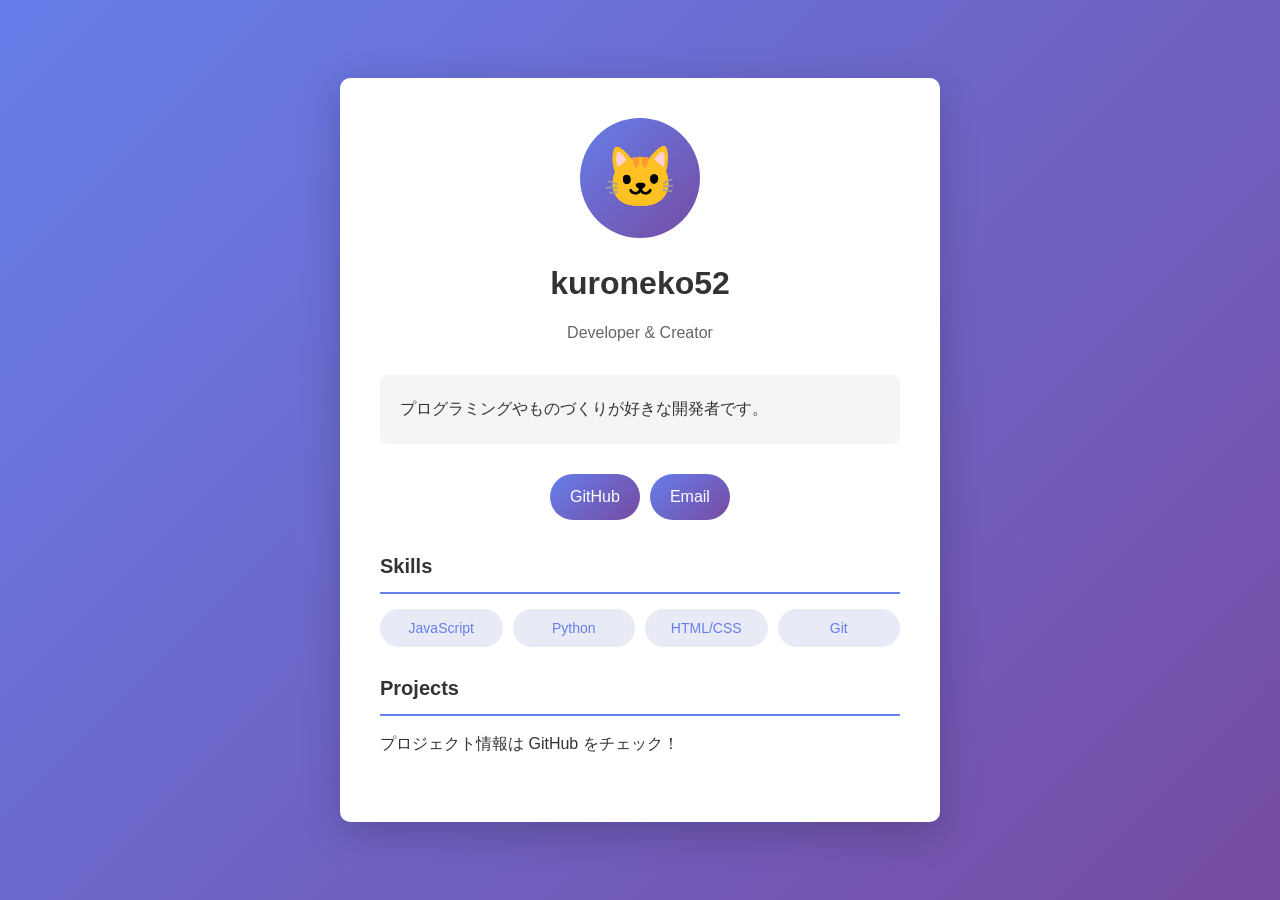
==== index.html @ 6110b5f4 "Create profile site" ====
<!DOCTYPE html>
<html lang="ja">
<head>
  <meta charset="UTF-8">
  <meta name="viewport" content="width=device-width, initial-scale=1.0">
  <title>kuroneko52</title>
  <style>
    * {
      margin: 0;
      padding: 0;
      box-sizing: border-box;
    }
    
    body {
      font-family: 'Segoe UI', Tahoma, Geneva, Verdana, sans-serif;
      line-height: 1.6;
      color: #333;
      background: linear-gradient(135deg, #667eea 0%, #764ba2 100%);
      min-height: 100vh;
      display: flex;
      justify-content: center;
      align-items: center;
      padding: 20px;
    }
    
    .container {
      background: white;
      border-radius: 10px;
      box-shadow: 0 10px 40px rgba(0, 0, 0, 0.2);
      padding: 40px;
      max-width: 600px;
      width: 100%;
    }
    
    .profile-header {
      text-align: center;
      margin-bottom: 30px;
    }
    
    .avatar {
      width: 120px;
      height: 120px;
      border-radius: 50%;
      background: linear-gradient(135deg, #667eea 0%, #764ba2 100%);
      display: flex;
      align-items: center;
      justify-content: center;
      font-size: 60px;
      margin: 0 auto 20px;
      color: white;
    }
    
    h1 {
      font-size: 32px;
      margin-bottom: 10px;
      color: #333;
    }
    
    .subtitle {
      color: #666;
      font-size: 16px;
      margin-bottom: 20px;
    }
    
    .bio {
      background: #f5f5f5;
      padding: 20px;
      border-radius: 8px;
      margin-bottom: 30px;
      line-height: 1.8;
    }
    
    .links {
      display: flex;
      gap: 10px;
      justify-content: center;
      flex-wrap: wrap;
      margin-bottom: 30px;
    }
    
    .links a {
      display: inline-block;
      padding: 10px 20px;
      background: linear-gradient(135deg, #667eea 0%, #764ba2 100%);
      color: white;
      text-decoration: none;
      border-radius: 25px;
      transition: transform 0.2s, box-shadow 0.2s;
    }
    
    .links a:hover {
      transform: translateY(-2px);
      box-shadow: 0 5px 15px rgba(102, 126, 234, 0.4);
    }
    
    .section {
      margin-bottom: 25px;
    }
    
    .section h2 {
      font-size: 20px;
      margin-bottom: 15px;
      color: #333;
      border-bottom: 2px solid #667eea;
      padding-bottom: 10px;
    }
    
    .skills {
      display: grid;
      grid-template-columns: repeat(auto-fit, minmax(100px, 1fr));
      gap: 10px;
    }
    
    .skill-tag {
      background: #e8eaf6;
      padding: 8px 12px;
      border-radius: 20px;
      text-align: center;
      font-size: 14px;
      color: #667eea;
    }
  </style>
</head>
<body>
  <div class="container">
    <div class="profile-header">
      <div class="avatar">🐱</div>
      <h1>kuroneko52</h1>
      <p class="subtitle">Developer & Creator</p>
    </div>
    
    <div class="bio">
      プログラミングやものづくりが好きな開発者です。
    </div>
    
    <div class="links">
      <a href="https://github.com/kuroneko52">GitHub</a>
      <a href="mailto:your-email@example.com">Email</a>
    </div>
    
    <div class="section">
      <h2>Skills</h2>
      <div class="skills">
        <div class="skill-tag">JavaScript</div>
        <div class="skill-tag">Python</div>
        <div class="skill-tag">HTML/CSS</div>
        <div class="skill-tag">Git</div>
      </div>
    </div>
    
    <div class="section">
      <h2>Projects</h2>
      <p>プロジェクト情報は GitHub をチェック！</p>
    </div>
  </div>
</body>
</html>
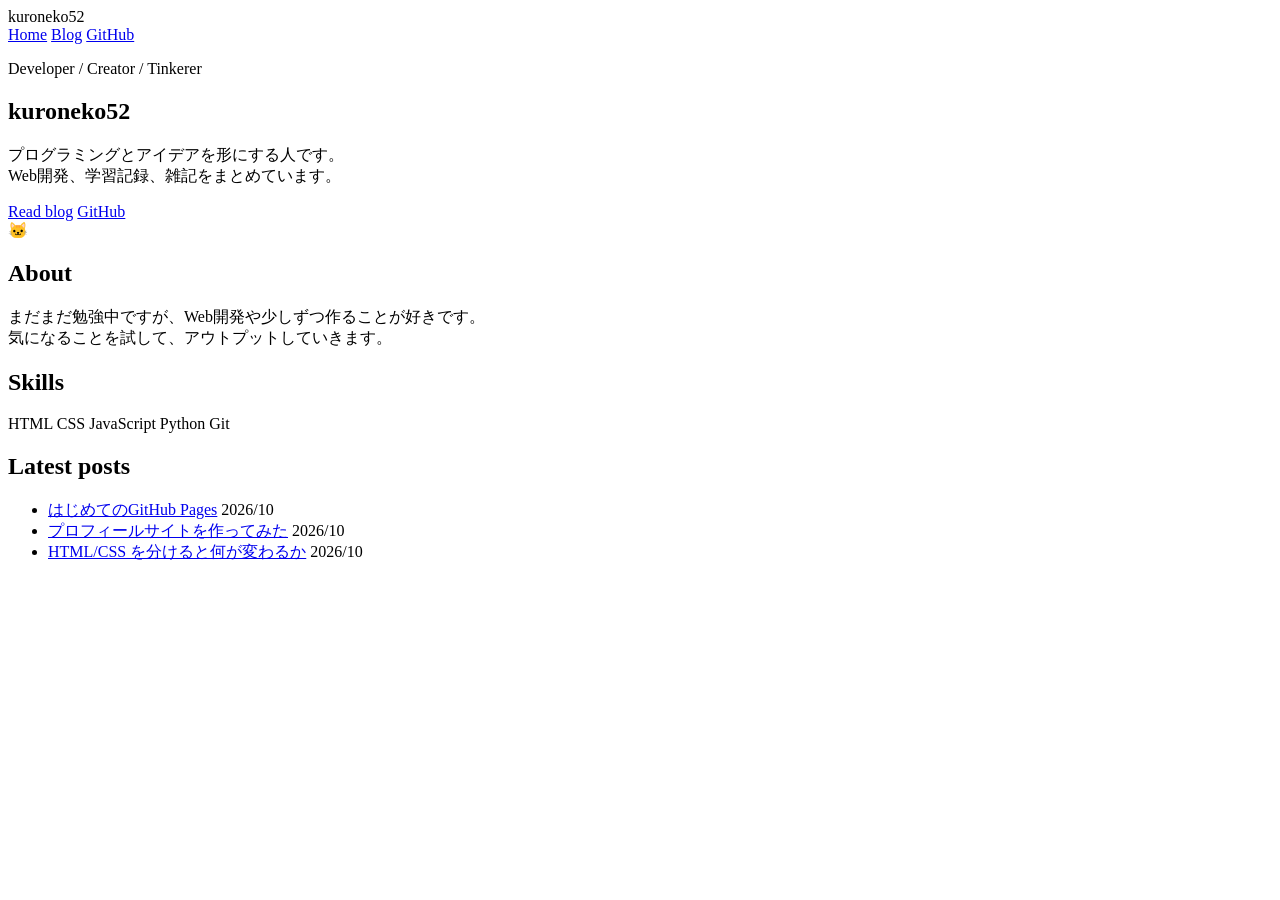
==== commit 4164fb29: "Refactor homepage and split CSS into separate stylesheet" ====
--- a/index.html
+++ b/index.html
@@ -1,157 +1,78 @@
 <!DOCTYPE html>
 <html lang="ja">
 <head>
-  <meta charset="UTF-8">
-  <meta name="viewport" content="width=device-width, initial-scale=1.0">
+  <meta charset="UTF-8" />
+  <meta name="viewport" content="width=device-width, initial-scale=1.0" />
   <title>kuroneko52</title>
-  <style>
-    * {
-      margin: 0;
-      padding: 0;
-      box-sizing: border-box;
-    }
-    
-    body {
-      font-family: 'Segoe UI', Tahoma, Geneva, Verdana, sans-serif;
-      line-height: 1.6;
-      color: #333;
-      background: linear-gradient(135deg, #667eea 0%, #764ba2 100%);
-      min-height: 100vh;
-      display: flex;
-      justify-content: center;
-      align-items: center;
-      padding: 20px;
-    }
-    
-    .container {
-      background: white;
-      border-radius: 10px;
-      box-shadow: 0 10px 40px rgba(0, 0, 0, 0.2);
-      padding: 40px;
-      max-width: 600px;
-      width: 100%;
-    }
-    
-    .profile-header {
-      text-align: center;
-      margin-bottom: 30px;
-    }
-    
-    .avatar {
-      width: 120px;
-      height: 120px;
-      border-radius: 50%;
-      background: linear-gradient(135deg, #667eea 0%, #764ba2 100%);
-      display: flex;
-      align-items: center;
-      justify-content: center;
-      font-size: 60px;
-      margin: 0 auto 20px;
-      color: white;
-    }
-    
-    h1 {
-      font-size: 32px;
-      margin-bottom: 10px;
-      color: #333;
-    }
-    
-    .subtitle {
-      color: #666;
-      font-size: 16px;
-      margin-bottom: 20px;
-    }
-    
-    .bio {
-      background: #f5f5f5;
-      padding: 20px;
-      border-radius: 8px;
-      margin-bottom: 30px;
-      line-height: 1.8;
-    }
-    
-    .links {
-      display: flex;
-      gap: 10px;
-      justify-content: center;
-      flex-wrap: wrap;
-      margin-bottom: 30px;
-    }
-    
-    .links a {
-      display: inline-block;
-      padding: 10px 20px;
-      background: linear-gradient(135deg, #667eea 0%, #764ba2 100%);
-      color: white;
-      text-decoration: none;
-      border-radius: 25px;
-      transition: transform 0.2s, box-shadow 0.2s;
-    }
-    
-    .links a:hover {
-      transform: translateY(-2px);
-      box-shadow: 0 5px 15px rgba(102, 126, 234, 0.4);
-    }
-    
-    .section {
-      margin-bottom: 25px;
-    }
-    
-    .section h2 {
-      font-size: 20px;
-      margin-bottom: 15px;
-      color: #333;
-      border-bottom: 2px solid #667eea;
-      padding-bottom: 10px;
-    }
-    
-    .skills {
-      display: grid;
-      grid-template-columns: repeat(auto-fit, minmax(100px, 1fr));
-      gap: 10px;
-    }
-    
-    .skill-tag {
-      background: #e8eaf6;
-      padding: 8px 12px;
-      border-radius: 20px;
-      text-align: center;
-      font-size: 14px;
-      color: #667eea;
-    }
-  </style>
+  <link rel="stylesheet" href="assets/css/styles.css" />
 </head>
 <body>
-  <div class="container">
-    <div class="profile-header">
-      <div class="avatar">🐱</div>
-      <h1>kuroneko52</h1>
-      <p class="subtitle">Developer & Creator</p>
+  <header class="site-header">
+    <div class="container nav-wrap">
+      <div class="brand">kuroneko52</div>
+      <nav class="main-nav" aria-label="メインメニュー">
+        <a href="index.html">Home</a>
+        <a href="blog.html">Blog</a>
+        <a href="https://github.com/kuroneko52">GitHub</a>
+      </nav>
     </div>
-    
-    <div class="bio">
-      プログラミングやものづくりが好きな開発者です。
-    </div>
-    
-    <div class="links">
-      <a href="https://github.com/kuroneko52">GitHub</a>
-      <a href="mailto:your-email@example.com">Email</a>
-    </div>
-    
-    <div class="section">
-      <h2>Skills</h2>
-      <div class="skills">
-        <div class="skill-tag">JavaScript</div>
-        <div class="skill-tag">Python</div>
-        <div class="skill-tag">HTML/CSS</div>
-        <div class="skill-tag">Git</div>
+  </header>
+
+  <main class="container page-main">
+    <section class="hero card">
+      <div class="hero-text">
+        <p class="eyebrow">Developer / Creator / Tinkerer</p>
+        <h1>kuroneko52</h1>
+        <p class="lead">
+          プログラミングとアイデアを形にする人です。<br />
+          Web開発、学習記録、雑記をまとめています。
+        </p>
+        <div class="cta-row">
+          <a class="button primary" href="blog.html">Read blog</a>
+          <a class="button secondary" href="https://github.com/kuroneko52">GitHub</a>
+        </div>
       </div>
-    </div>
-    
-    <div class="section">
-      <h2>Projects</h2>
-      <p>プロジェクト情報は GitHub をチェック！</p>
-    </div>
-  </div>
+      <div class="avatar-circle" aria-label="プロフィールアイコン">🐱</div>
+    </section>
+
+    <section class="sections-grid">
+      <article class="card">
+        <h2>About</h2>
+        <p>
+          まだまだ勉強中ですが、Web開発や少しずつ作ることが好きです。<br />
+          気になることを試して、アウトプットしていきます。
+        </p>
+      </article>
+
+      <article class="card">
+        <h2>Skills</h2>
+        <div class="tag-list">
+          <span>HTML</span>
+          <span>CSS</span>
+          <span>JavaScript</span>
+          <span>Python</span>
+          <span>Git</span>
+        </div>
+      </article>
+    </section>
+
+    <section class="card latest-posts">
+      <h2>Latest posts</h2>
+      <ul class="post-list">
+        <li>
+          <a href="blog.html">はじめてのGitHub Pages</a>
+          <span>2026/10</span>
+        </li>
+        <li>
+          <a href="blog.html">プロフィールサイトを作ってみた</a>
+          <span>2026/10</span>
+        </li>
+        <li>
+          <a href="blog.html">HTML/CSS を分けると何が変わるか</a>
+          <span>2026/10</span>
+        </li>
+      </ul>
+    </section>
+  </main>
 </body>
-</html>+</html>
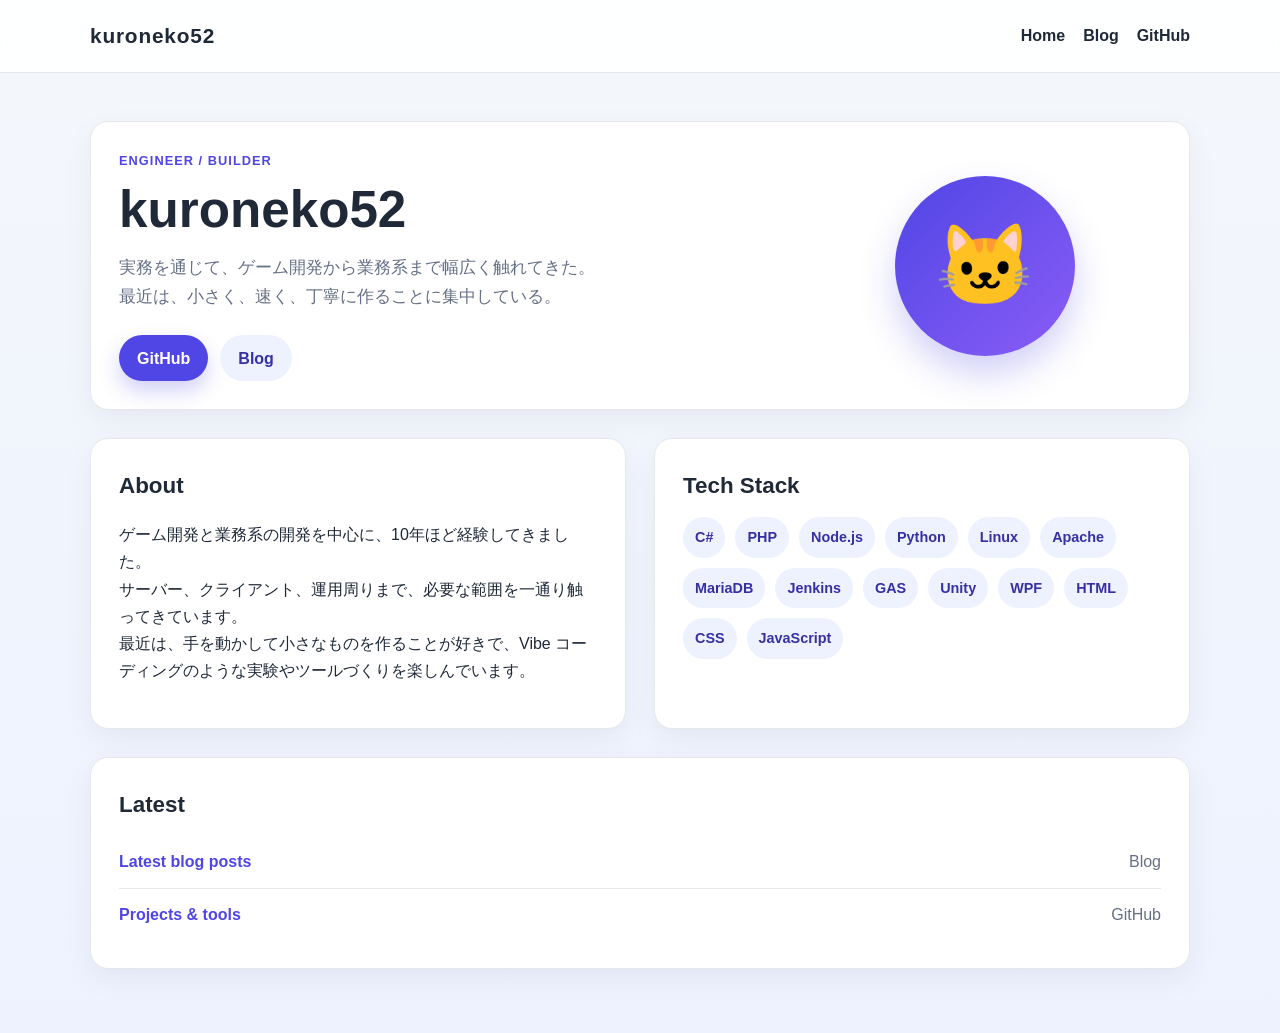
==== commit f0ed3ccd: "Apply a calm, experienced profile intro to the homepage" ====
--- a/index.html
+++ b/index.html
@@ -21,15 +21,15 @@
   <main class="container page-main">
     <section class="hero card">
       <div class="hero-text">
-        <p class="eyebrow">Developer / Creator / Tinkerer</p>
+        <p class="eyebrow">Engineer / Builder</p>
         <h1>kuroneko52</h1>
         <p class="lead">
-          プログラミングとアイデアを形にする人です。<br />
-          Web開発、学習記録、雑記をまとめています。
+          実務を通じて、ゲーム開発から業務系まで幅広く触れてきた。<br />
+          最近は、小さく、速く、丁寧に作ることに集中している。
         </p>
         <div class="cta-row">
-          <a class="button primary" href="blog.html">Read blog</a>
-          <a class="button secondary" href="https://github.com/kuroneko52">GitHub</a>
+          <a class="button primary" href="https://github.com/kuroneko52">GitHub</a>
+          <a class="button secondary" href="blog.html">Blog</a>
         </div>
       </div>
       <div class="avatar-circle" aria-label="プロフィールアイコン">🐱</div>
@@ -39,37 +39,43 @@
       <article class="card">
         <h2>About</h2>
         <p>
-          まだまだ勉強中ですが、Web開発や少しずつ作ることが好きです。<br />
-          気になることを試して、アウトプットしていきます。
+          ゲーム開発と業務系の開発を中心に、10年ほど経験してきました。<br />
+          サーバー、クライアント、運用周りまで、必要な範囲を一通り触ってきています。<br />
+          最近は、手を動かして小さなものを作ることが好きで、Vibe コーディングのような実験やツールづくりを楽しんでいます。
         </p>
       </article>
 
       <article class="card">
-        <h2>Skills</h2>
+        <h2>Tech Stack</h2>
         <div class="tag-list">
+          <span>C#</span>
+          <span>PHP</span>
+          <span>Node.js</span>
+          <span>Python</span>
+          <span>Linux</span>
+          <span>Apache</span>
+          <span>MariaDB</span>
+          <span>Jenkins</span>
+          <span>GAS</span>
+          <span>Unity</span>
+          <span>WPF</span>
           <span>HTML</span>
           <span>CSS</span>
           <span>JavaScript</span>
-          <span>Python</span>
-          <span>Git</span>
         </div>
       </article>
     </section>
 
     <section class="card latest-posts">
-      <h2>Latest posts</h2>
+      <h2>Latest</h2>
       <ul class="post-list">
         <li>
-          <a href="blog.html">はじめてのGitHub Pages</a>
-          <span>2026/10</span>
+          <a href="blog.html">Latest blog posts</a>
+          <span>Blog</span>
         </li>
         <li>
-          <a href="blog.html">プロフィールサイトを作ってみた</a>
-          <span>2026/10</span>
-        </li>
-        <li>
-          <a href="blog.html">HTML/CSS を分けると何が変わるか</a>
-          <span>2026/10</span>
+          <a href="https://github.com/kuroneko52">Projects & tools</a>
+          <span>GitHub</span>
         </li>
       </ul>
     </section>
--- a/assets/css/styles.css
+++ b/assets/css/styles.css
@@ -0,0 +1,290 @@
+* {
+  box-sizing: border-box;
+}
+
+:root {
+  --bg: #f4f7fb;
+  --card: #ffffff;
+  --text: #1f2937;
+  --muted: #667085;
+  --primary: #4f46e5;
+  --primary-dark: #3730a3;
+  --border: #e5e7eb;
+  --soft: #eef2ff;
+}
+
+html {
+  scroll-behavior: smooth;
+}
+
+body {
+  margin: 0;
+  font-family: "Segoe UI", Tahoma, Geneva, Verdana, sans-serif;
+  background: linear-gradient(180deg, #f4f7fb 0%, #eef2ff 100%);
+  color: var(--text);
+  line-height: 1.7;
+}
+
+img {
+  max-width: 100%;
+  display: block;
+}
+
+a {
+  color: var(--primary);
+  text-decoration: none;
+}
+
+.container {
+  width: min(1100px, calc(100% - 32px));
+  margin: 0 auto;
+}
+
+.site-header {
+  position: sticky;
+  top: 0;
+  background: rgba(255, 255, 255, 0.9);
+  border-bottom: 1px solid var(--border);
+  backdrop-filter: blur(10px);
+  z-index: 10;
+}
+
+.nav-wrap {
+  display: flex;
+  align-items: center;
+  justify-content: space-between;
+  min-height: 72px;
+}
+
+.brand {
+  font-size: 1.3rem;
+  font-weight: 700;
+  letter-spacing: 0.04em;
+}
+
+.main-nav {
+  display: flex;
+  gap: 18px;
+  flex-wrap: wrap;
+}
+
+.main-nav a {
+  color: var(--text);
+  font-weight: 600;
+}
+
+.page-main {
+  padding: 48px 0 64px;
+}
+
+.card {
+  background: var(--card);
+  border: 1px solid var(--border);
+  border-radius: 18px;
+  box-shadow: 0 10px 30px rgba(15, 23, 42, 0.05);
+  padding: 28px;
+}
+
+.hero {
+  display: grid;
+  grid-template-columns: 1.5fr 0.8fr;
+  align-items: center;
+  gap: 28px;
+  margin-bottom: 28px;
+}
+
+.eyebrow {
+  margin: 0 0 10px;
+  color: var(--primary);
+  font-size: 0.8rem;
+  font-weight: 700;
+  letter-spacing: 0.08em;
+  text-transform: uppercase;
+}
+
+.hero h1 {
+  margin: 0;
+  font-size: clamp(2.2rem, 4vw, 4rem);
+  line-height: 1.1;
+}
+
+.lead {
+  margin: 16px 0 0;
+  color: var(--muted);
+  font-size: 1.05rem;
+}
+
+.cta-row {
+  display: flex;
+  flex-wrap: wrap;
+  gap: 12px;
+  margin-top: 24px;
+}
+
+.button {
+  display: inline-flex;
+  align-items: center;
+  justify-content: center;
+  min-height: 46px;
+  padding: 0 18px;
+  border-radius: 999px;
+  font-weight: 700;
+  transition: transform 0.2s ease, box-shadow 0.2s ease;
+}
+
+.button:hover {
+  transform: translateY(-1px);
+}
+
+.button.primary {
+  background: var(--primary);
+  color: #fff;
+  box-shadow: 0 10px 20px rgba(79, 70, 229, 0.25);
+}
+
+.button.secondary {
+  background: var(--soft);
+  color: var(--primary-dark);
+}
+
+.avatar-circle {
+  width: 180px;
+  height: 180px;
+  margin: 0 auto;
+  border-radius: 50%;
+  background: linear-gradient(135deg, var(--primary) 0%, #8b5cf6 100%);
+  display: flex;
+  align-items: center;
+  justify-content: center;
+  font-size: 5rem;
+  box-shadow: 0 18px 35px rgba(79, 70, 229, 0.25);
+}
+
+.sections-grid {
+  display: grid;
+  grid-template-columns: repeat(2, minmax(0, 1fr));
+  gap: 28px;
+  margin-bottom: 28px;
+}
+
+.card h2 {
+  margin: 0 0 12px;
+  font-size: 1.4rem;
+}
+
+.tag-list {
+  display: flex;
+  flex-wrap: wrap;
+  gap: 10px;
+}
+
+.tag-list span {
+  display: inline-block;
+  background: var(--soft);
+  color: var(--primary-dark);
+  padding: 8px 12px;
+  border-radius: 999px;
+  font-size: 0.9rem;
+  font-weight: 600;
+}
+
+.latest-posts {
+  margin-top: 0;
+}
+
+.post-list {
+  list-style: none;
+  margin: 0;
+  padding: 0;
+}
+
+.post-list li {
+  display: flex;
+  justify-content: space-between;
+  gap: 16px;
+  padding: 12px 0;
+  border-bottom: 1px solid var(--border);
+}
+
+.post-list li:last-child {
+  border-bottom: none;
+}
+
+.post-list a {
+  font-weight: 600;
+}
+
+.post-list span {
+  color: var(--muted);
+  white-space: nowrap;
+}
+
+.blog-page {
+  padding-top: 30px;
+}
+
+.page-title {
+  margin: 0 0 20px;
+  font-size: clamp(2rem, 5vw, 3rem);
+}
+
+.blog-grid {
+  display: grid;
+  grid-template-columns: repeat(2, minmax(0, 1fr));
+  gap: 24px;
+}
+
+.blog-card {
+  display: block;
+  background: var(--card);
+  border: 1px solid var(--border);
+  border-radius: 18px;
+  padding: 22px;
+  box-shadow: 0 10px 30px rgba(15, 23, 42, 0.04);
+}
+
+.blog-card .meta {
+  display: inline-block;
+  color: var(--muted);
+  font-size: 0.85rem;
+  margin-bottom: 8px;
+}
+
+.blog-card h3 {
+  margin: 0 0 10px;
+  font-size: 1.3rem;
+  color: var(--text);
+}
+
+.blog-card p {
+  margin: 0;
+  color: var(--muted);
+}
+
+@media (max-width: 760px) {
+  .hero,
+  .sections-grid,
+  .blog-grid {
+    grid-template-columns: 1fr;
+  }
+
+  .nav-wrap {
+    flex-direction: column;
+    justify-content: center;
+    padding: 16px 0;
+    gap: 10px;
+  }
+
+  .hero {
+    text-align: center;
+  }
+
+  .cta-row {
+    justify-content: center;
+  }
+
+  .post-list li {
+    flex-direction: column;
+    align-items: flex-start;
+  }
+}
